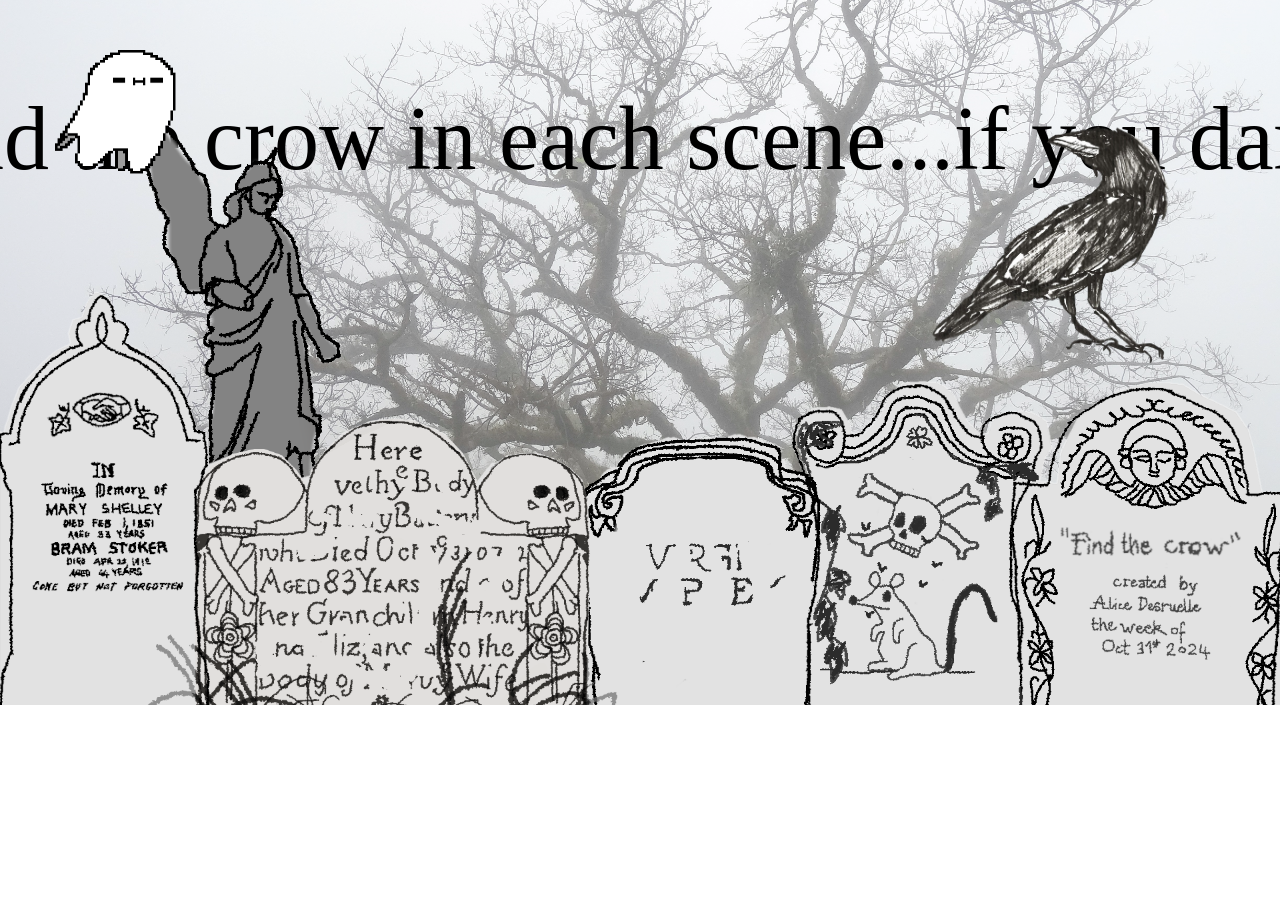
==== docs/index.html @ 91beb21c "create index.html" ====
<!DOCTYPE HTML>
<html>
	<head>

		<!-- type de document, encodage des caractères -->
		<meta http-equiv="content-type" content="text/html; charset=utf-8">

		<!-- empêcher le référencement -->
		<meta name="robots" content="noindex, nofollow, noarchive" />

		<!-- pour les mobiles -->
		<meta name="viewport" content="width=device-width, user-scalable=yes, initial-scale=1.0" />

		<!-- titre affiché dans l'onglet du navigateur et sur les moteurs de recherche -->
		<title>Find The Crow</title>
		<link rel="icon" href="images/favicon3.png" type="image/png">

		<!-- texte de description affiché par les moteurs de recherche -->
		<meta name="description" content="">

		<link rel="stylesheet" href="css/style_site_find_the_crow.css">

		<!-- liens vers les fichiers et librairies JavaScript -->
		<script src="js/jquery-3.7.1.min.js"></script>
		<!--<script type="text/javascript" src="js/p5.min.js"></script>-->
		<script src="js/script_site_find_the_crow.js"></script>
	</head>

	<body>

		<a id="top"></a>

		<header class="font-container" style="font-family: 'Fiddums Family'; font-weight: normal; font-style: normal;">

			Find the crow in each scene...if you dare !

		</header>

		<a href="site_game_page_1.html"> 
			<img class="crow" src="images/crow2.png" /> 
		</a>
		
		<!--
		<span>Open image link in a new tab: 
 			<a href="http://www.google.com" target="_blank">
  				<img src="D:/MOHIT/HTML/images.jpg" />
 			</a>
		</span>
		-->

		<main>

			
			
			<p>
				<a href="index.html" src="site_game_page_1/index.html">
				
				</a>
			</p>

			<img class="grave" src="images/graveyard2crop.png">
			<!-- <img class="flowers" src="images/margins.png"> -->
			<img class="ghost" src="images/spooky-halloween.gif">
			<img class="statue" src="images/statue2.png">
			<img class="cemeterytree" src="images/deadtreecrop.jpg">



		</main>

		<footer>
		</footer>
		
	</body>
</html>
---- docs/css/style_site_find_the_crow.css ----
/* ----------------------------- */
/* Reset CSS
/* ----------------------------- */

@charset "UTF-8";
html {
  /* on s'arrange pour que 1rem soit égal à 10px */
  font-size: 62.5%;
  /* IE9-IE11 */
  font-size: calc(1em * 0.625);
}


/* la suite du reset permet d'enlever les marges par défaut créées par les navigateurs */
/* et de donner un comportement plus intuitif aux principaux éléments */

html {
  box-sizing: border-box;
}
*,
*:before,
*:after {
  box-sizing: inherit;
}
html, body, div, span, applet, object, iframe,
h1, h2, h3, h4, h5, h6, p, blockquote, pre,
a, abbr, acronym, address, big, cite, code,
del, dfn, em, img, ins, kbd, q, s, samp,
small, strike, strong, sub, sup, tt, var,
b, u, i, center,
dl, dt, dd, ol, ul, li,
fieldset, form, label, legend,
table, caption, tbody, tfoot, thead, tr, th, td,
article, aside, canvas, details, embed, 
figure, figcaption, footer, header, hgroup, 
menu, nav, output, ruby, section, summary,
time, mark, audio, video {
  margin: 0;
  padding: 0;
  border: 0;
  vertical-align: baseline;
}
article, aside, details, figcaption, figure, 
footer, header, hgroup, menu, nav, section {
  display: block;
}
ol, ul, menu {
  list-style: none;
}
blockquote, q {
  quotes: none;
}
blockquote:before, blockquote:after,
q:before, q:after {
  content: '';
  content: none;
}
table {
  border-collapse: collapse;
  border-spacing: 0;
}
img{
  max-width: 100%;
  height: auto;
}
a{
  color: inherit;
  text-decoration: none;
}
h1, h2, h3, h4, h5{
  font-weight: normal;
}
*[role='button']{
	cursor: pointer;
	user-select: none;
}

/* ----------------------------- */
/* Site_find_the_crow
/* ----------------------------- */

/* ----------------------------- */
/* Design général
/* ----------------------------- */

/* CURSOR */

body {
      cursor: url('cursor_1.png'), auto;
}

@font-face {
    font-family: 'Fiddums Family';
    src: url('FiddumsFamilyFont.woff') format('woff');
    font-weight: normal;
    font-style: normal;
    font-display: swap;
}

.font-container {
    overflow-x: auto;
    overflow-y: hidden;
    margin-bottom: 40px;
    line-height: 1.3;
    white-space: nowrap;
    padding-bottom: 5px;
}

body{
	font-family: 'Fiddums Family','Helvetica', Arial, sans-serif;
	font-size: 9rem; /* 1.6rem = 16px dans notre cas */
	line-height: 1.2;
}

header{
  display: flex;
  justify-content: center;
  padding-top: 8rem;
  color: black;
  background: transparent;
  z-index: 0;
}

.crow{
  width: 250px;
  height: 250px;
  position: absolute;
  right: 108px;
  top: 117px;
  transform: scaleX(-1.0);
  z-index: 3;
}

.crow:hover{
  filter: invert(100%);
}

main .grave{
  display: block;
  position: absolute;
  top: 32%;
  z-index: 2;
  max-width: 100%;
}

main .ghost{
  width: 10%;
  position: absolute;
  top: 4rem;
  left: 5rem;
  z-index: 3;
}

main .statue{
  width: 16%;
  position: absolute;
  top: 10rem;
  left: 14rem;
  z-index: 1;
}

main .cemeterytree{
  position: absolute;
  top: 0px;
  z-index: -1;
  opacity: 60%;
}
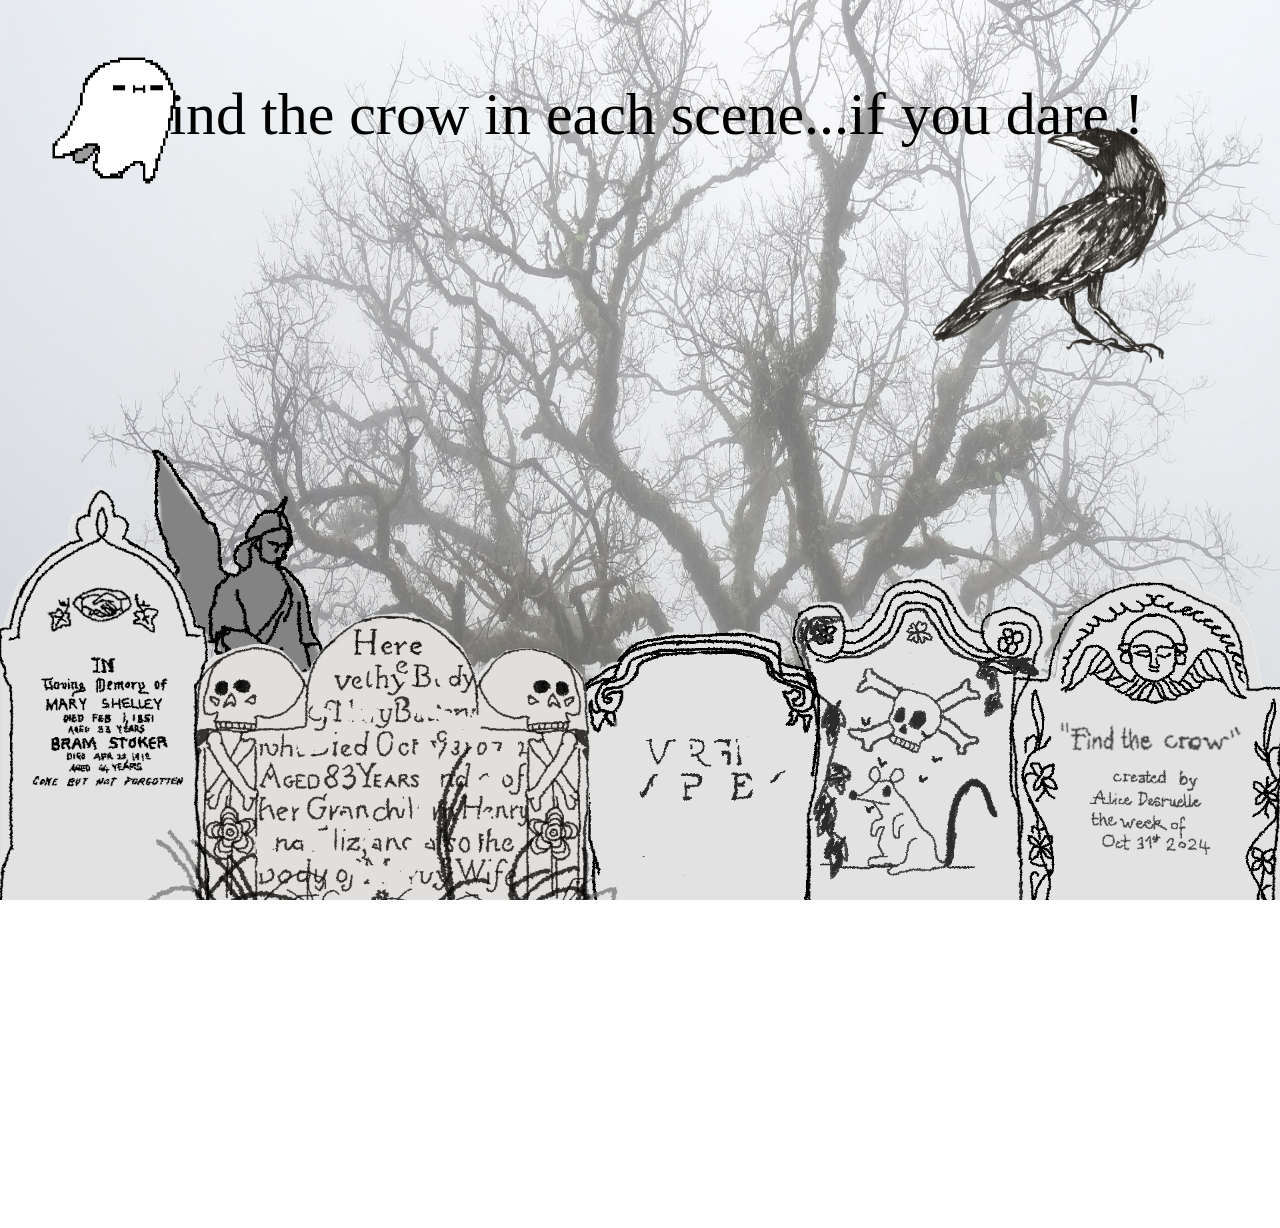
==== commit 4cd1ff01: "mobile version update" ====
--- a/docs/index.html
+++ b/docs/index.html
@@ -37,38 +37,20 @@
 		</header>
 
 		<a href="site_game_page_1.html"> 
-			<img class="crow" src="images/crow2.png" /> 
+			<img class="crow" src="images/crow2_light.png" /> 
 		</a>
-		
-		<!--
-		<span>Open image link in a new tab: 
- 			<a href="http://www.google.com" target="_blank">
-  				<img src="D:/MOHIT/HTML/images.jpg" />
- 			</a>
-		</span>
-		-->
 
 		<main>
 
+			<img class="ghost" src="images/spooky-halloween.gif">
+			<img class="cemeterytree" src="images/deadtreecrop_light.jpg">
+			<img class="mobile_background" src="images/deadtreecrop_mobile.jpg">
 			
-			
-			<p>
-				<a href="index.html" src="site_game_page_1/index.html">
-				
-				</a>
-			</p>
-
-			<img class="grave" src="images/graveyard2crop.png">
-			<!-- <img class="flowers" src="images/margins.png"> -->
-			<img class="ghost" src="images/spooky-halloween.gif">
-			<img class="statue" src="images/statue2.png">
-			<img class="cemeterytree" src="images/deadtreecrop.jpg">
-
-
-
 		</main>
 
 		<footer>
+			<img class="grave" src="images/graveyard2crop.png">
+			<img class="statue" src="images/statue2.png">
 		</footer>
 		
 	</body>
--- a/docs/css/style_site_find_the_crow.css
+++ b/docs/css/style_site_find_the_crow.css
@@ -83,12 +83,6 @@
 /* Design général
 /* ----------------------------- */
 
-/* CURSOR */
-
-body {
-      cursor: url('cursor_1.png'), auto;
-}
-
 @font-face {
     font-family: 'Fiddums Family';
     src: url('FiddumsFamilyFont.woff') format('woff');
@@ -101,15 +95,13 @@
     overflow-x: auto;
     overflow-y: hidden;
     margin-bottom: 40px;
-    line-height: 1.3;
     white-space: nowrap;
     padding-bottom: 5px;
 }
 
 body{
 	font-family: 'Fiddums Family','Helvetica', Arial, sans-serif;
-	font-size: 9rem; /* 1.6rem = 16px dans notre cas */
-	line-height: 1.2;
+	font-size: 6rem; /* 1.6rem = 16px dans notre cas */
 }
 
 header{
@@ -135,15 +127,14 @@
   filter: invert(100%);
 }
 
-main .grave{
-  display: block;
-  position: absolute;
-  top: 32%;
+.grave{
+  position: absolute;
+  bottom: 0px;
   z-index: 2;
   max-width: 100%;
 }
 
-main .ghost{
+.ghost{
   width: 10%;
   position: absolute;
   top: 4rem;
@@ -151,17 +142,84 @@
   z-index: 3;
 }
 
-main .statue{
+.statue{
+  position: absolute;
+  bottom: 0px;
+  left: 150px;
   width: 16%;
-  position: absolute;
-  top: 10rem;
-  left: 14rem;
   z-index: 1;
 }
 
-main .cemeterytree{
+.mobile_background{
+  opacity: 0;
+}
+
+.cemeterytree{
   position: absolute;
   top: 0px;
+  height: 100%;
   z-index: -1;
   opacity: 60%;
 }
+
+/* ----------------------------- */
+/* PHONES & SMALL SCREENS
+/* ----------------------------- */
+
+@media screen and (max-width: 730px){
+
+  header{
+    display: flex;
+    padding-top: 16rem;
+    padding-left: 5rem;
+    font-size: 5rem;
+    z-index: 0;
+  }
+
+  .mobile_background{
+    position: absolute;
+    top: 0px;
+    width: auto;
+    height: 100%;
+    opacity: 1;
+    z-index: -1;
+  }
+
+  .font-container {
+    white-space: normal;
+    margin-bottom: 40px;
+    padding-bottom: 5px;
+  }
+
+  .crow{
+    width: 130px;
+    height: 130px;
+    position: absolute;
+    top: 47%;
+    left: 100px;
+    transform: scaleX(-1.0);
+    z-index: 3;
+  }
+
+  .crow:hover{
+    filter: invert(100%);
+  }
+
+  .ghost{
+    width: 25%;
+    position: absolute;
+    top: 4rem;
+    left: 5rem;
+    z-index: 3;
+  }
+
+  .statue{
+    width: 50%;
+    z-index: 1;
+  }
+
+  .cemeterytree{
+    opacity: 0;
+  }
+
+}
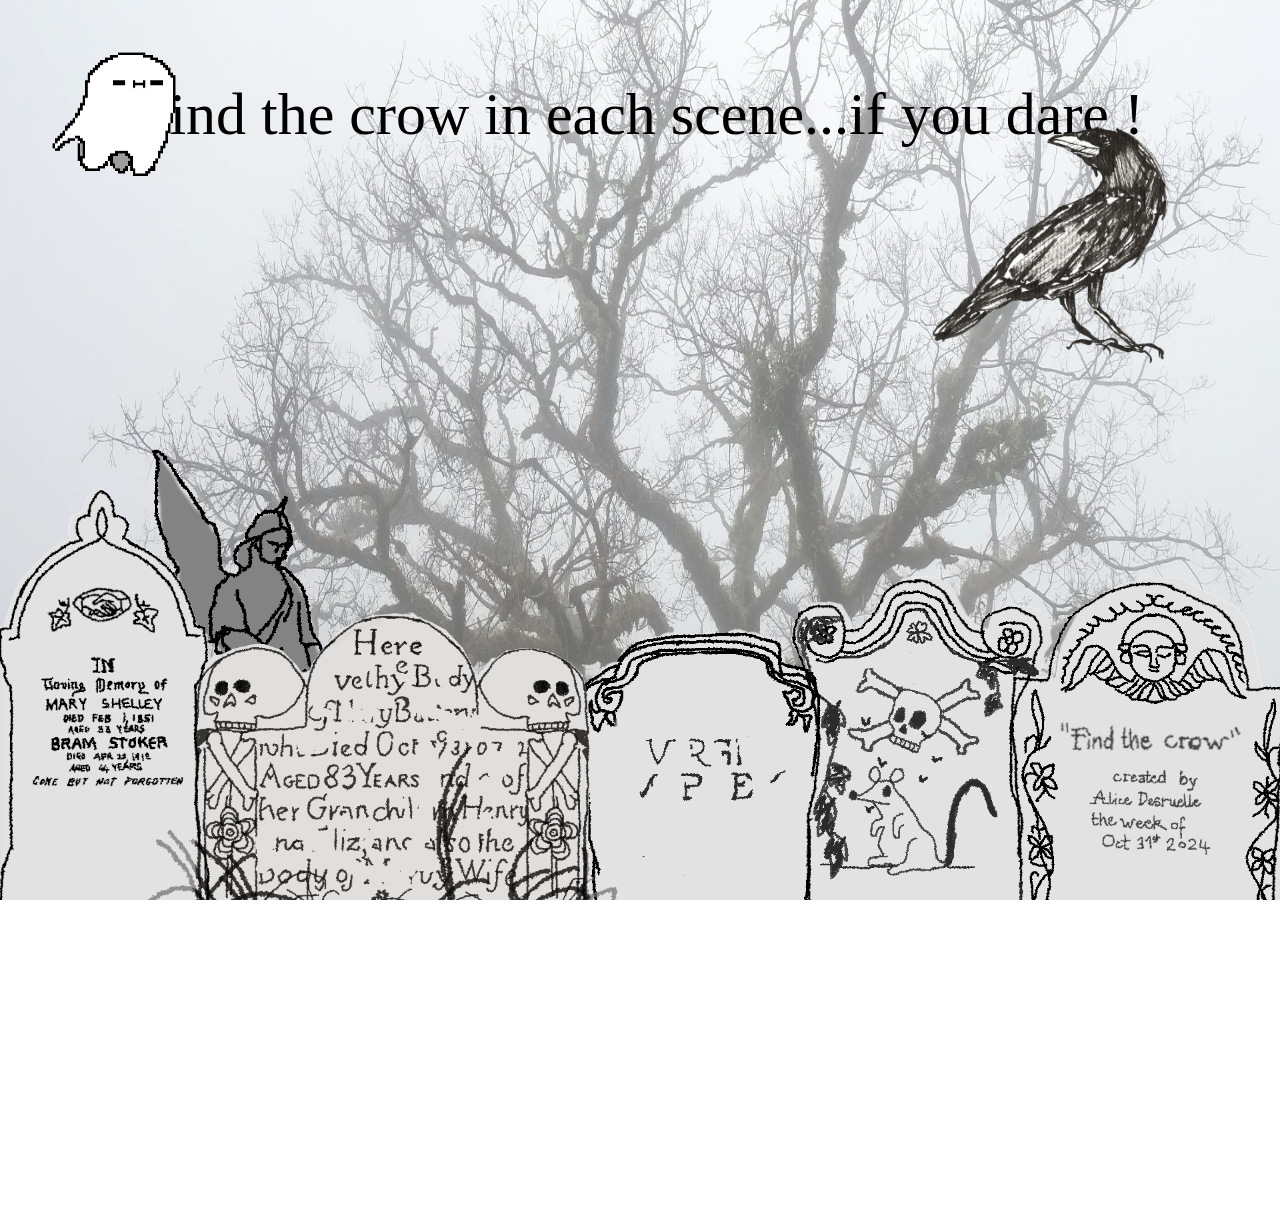
==== commit fff5a05e: "webp test" ====
--- a/docs/index.html
+++ b/docs/index.html
@@ -43,7 +43,7 @@
 		<main>
 
 			<img class="ghost" src="images/spooky-halloween.gif">
-			<img class="cemeterytree" src="images/deadtreecrop_light.jpg">
+			<img class="cemeterytree" src="images/deadtreecrop_light.webp">
 			<img class="mobile_background" src="images/deadtreecrop_mobile.jpg">
 			
 		</main>
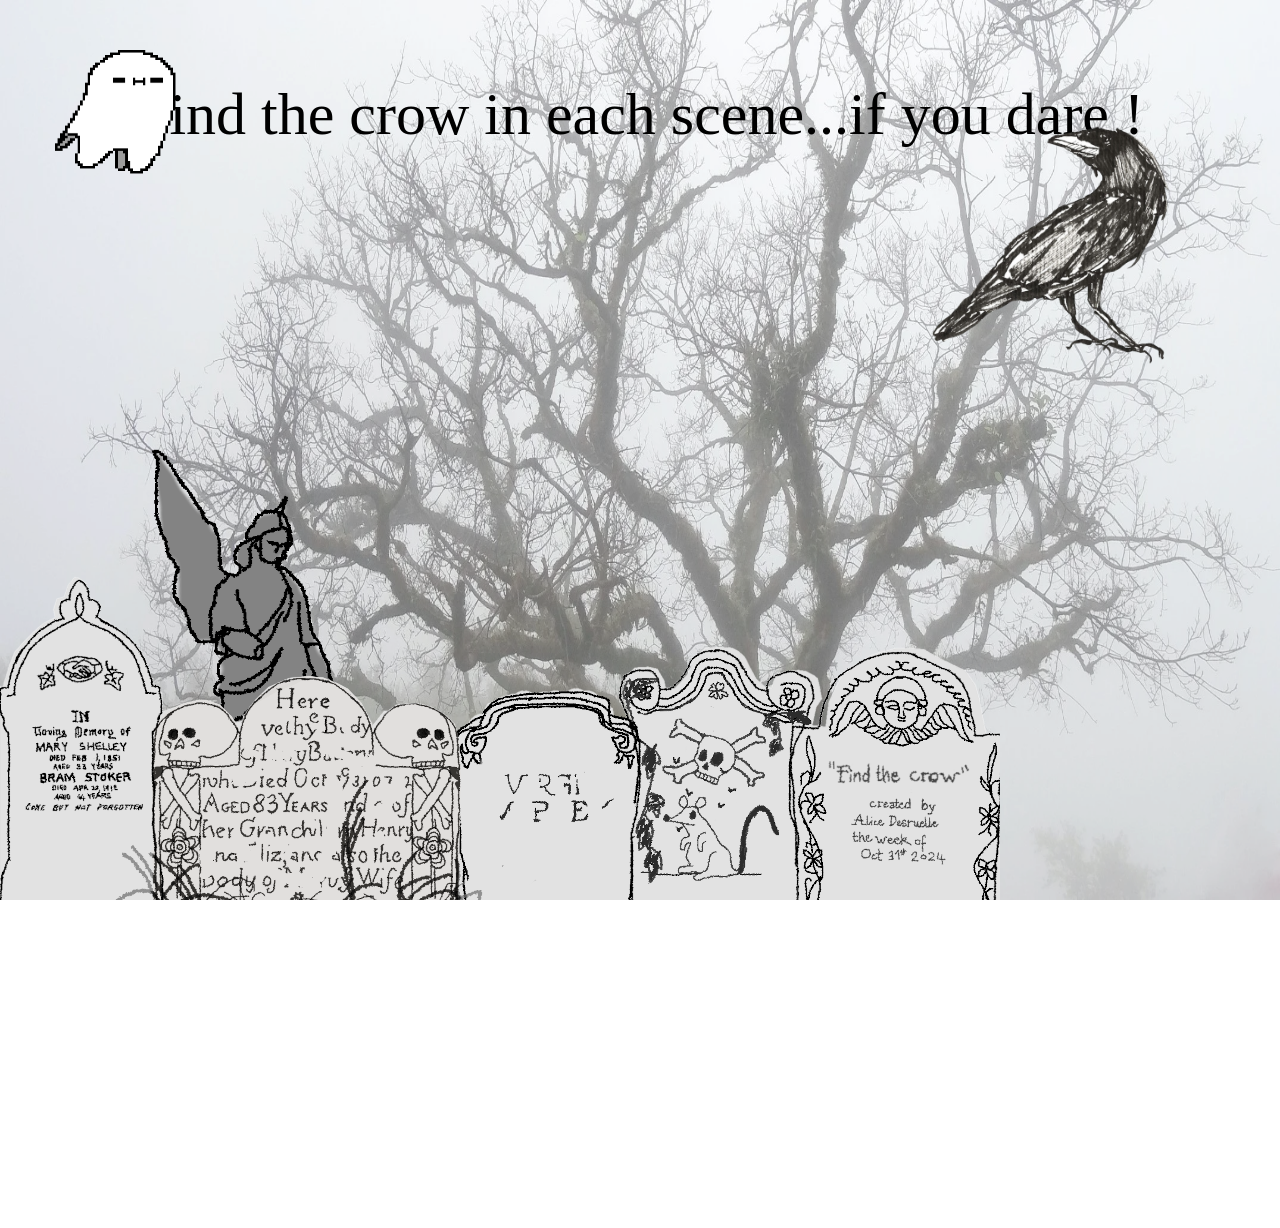
==== commit fa7f23ae: "webp images" ====
--- a/docs/index.html
+++ b/docs/index.html
@@ -44,7 +44,7 @@
 
 			<img class="ghost" src="images/spooky-halloween.gif">
 			<img class="cemeterytree" src="images/deadtreecrop_light.webp">
-			<img class="mobile_background" src="images/deadtreecrop_mobile.jpg">
+			<img class="mobile_background" src="images/deadtreecrop_mobile.webp">
 			
 		</main>
 
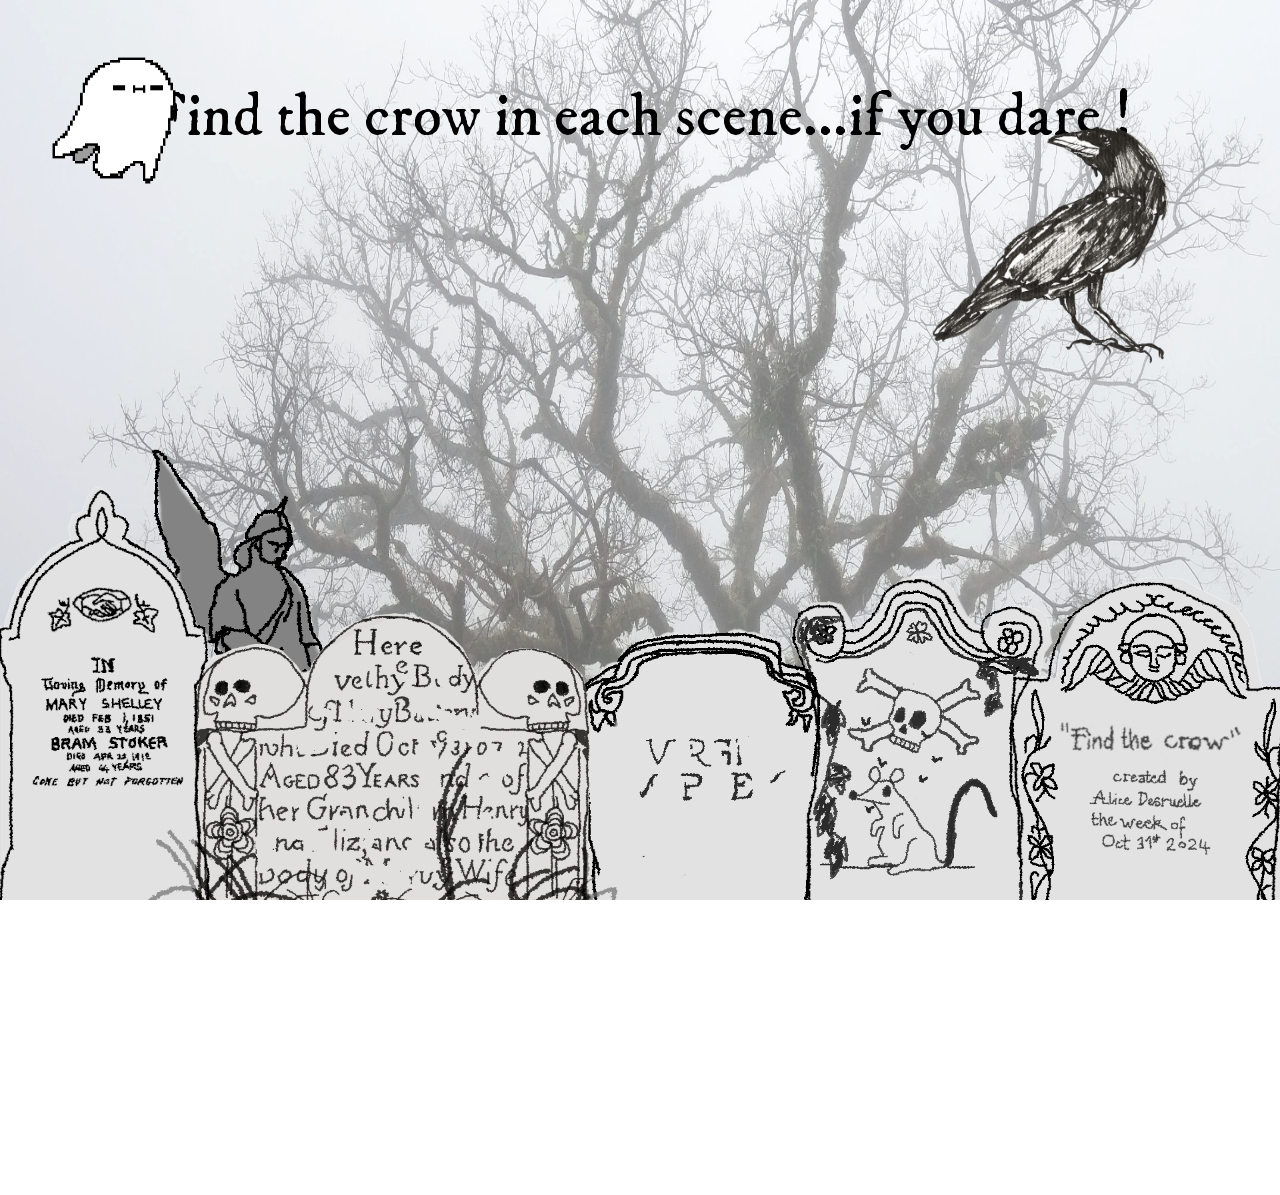
==== commit 272c351d: "font title change Fiddums to IM Fell" ====
--- a/docs/index.html
+++ b/docs/index.html
@@ -30,7 +30,7 @@
 
 		<a id="top"></a>
 
-		<header class="font-container" style="font-family: 'Fiddums Family'; font-weight: normal; font-style: normal;">
+		<header>
 
 			Find the crow in each scene...if you dare !
 
--- a/docs/css/style_site_find_the_crow.css
+++ b/docs/css/style_site_find_the_crow.css
@@ -91,6 +91,14 @@
     font-display: swap;
 }
 
+@font-face {
+    font-family: 'IM FELL Regular';
+    src: url('../fonts/IM_FELL_DW_Pica_Roman.woff') format('woff');
+    font-weight: normal;
+    font-style: normal;
+    font-display: swap;
+}
+
 .font-container {
     overflow-x: auto;
     overflow-y: hidden;
@@ -100,7 +108,7 @@
 }
 
 body{
-	font-family: 'Fiddums Family','Helvetica', Arial, sans-serif;
+	font-family: 'IM FELL Regular';
 	font-size: 6rem; /* 1.6rem = 16px dans notre cas */
 }
 
@@ -172,7 +180,8 @@
     display: flex;
     padding-top: 16rem;
     padding-left: 5rem;
-    font-size: 5rem;
+    padding-right: 5rem;
+    font-size: 3rem;
     z-index: 0;
   }
 
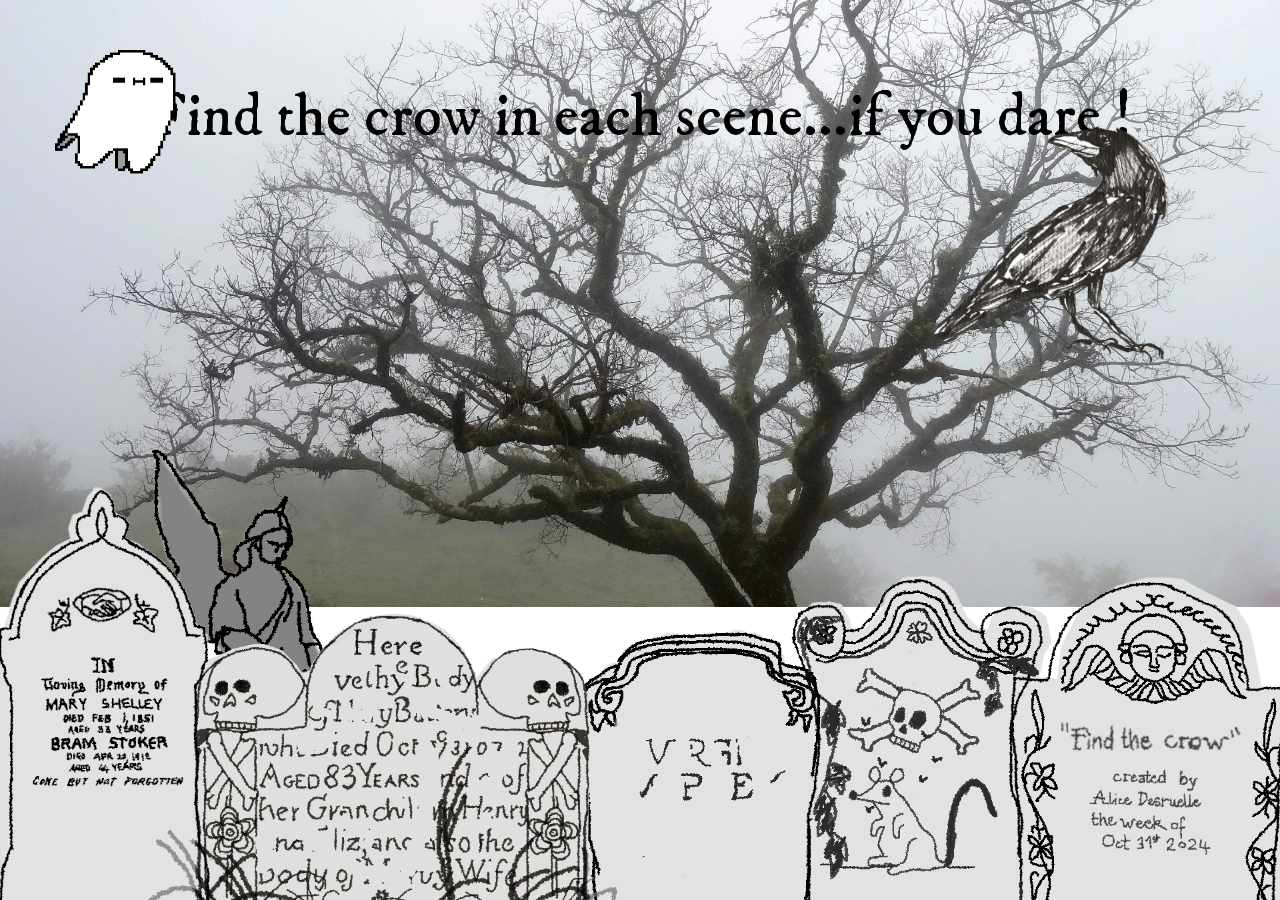
==== commit e7be0bf7: "width change for mobile backgrounds" ====
--- a/docs/index.html
+++ b/docs/index.html
@@ -31,9 +31,7 @@
 		<a id="top"></a>
 
 		<header>
-
 			Find the crow in each scene...if you dare !
-
 		</header>
 
 		<a href="site_game_page_1.html"> 
@@ -41,11 +39,9 @@
 		</a>
 
 		<main>
-
 			<img class="ghost" src="images/spooky-halloween.gif">
 			<img class="cemeterytree" src="images/deadtreecrop_light.webp">
 			<img class="mobile_background" src="images/deadtreecrop_mobile.webp">
-			
 		</main>
 
 		<footer>
--- a/docs/css/style_site_find_the_crow.css
+++ b/docs/css/style_site_find_the_crow.css
@@ -160,14 +160,17 @@
 
 .mobile_background{
   opacity: 0;
+  position: absolute;
+  top: 0px;
+  height: 0px;
 }
 
 .cemeterytree{
   position: absolute;
   top: 0px;
-  height: 100%;
+  width: 100%;
+  height: auto;
   z-index: -1;
-  opacity: 60%;
 }
 
 /* ----------------------------- */
@@ -188,8 +191,8 @@
   .mobile_background{
     position: absolute;
     top: 0px;
-    width: auto;
-    height: 100%;
+    width: 100%;
+    height: auto;
     opacity: 1;
     z-index: -1;
   }
